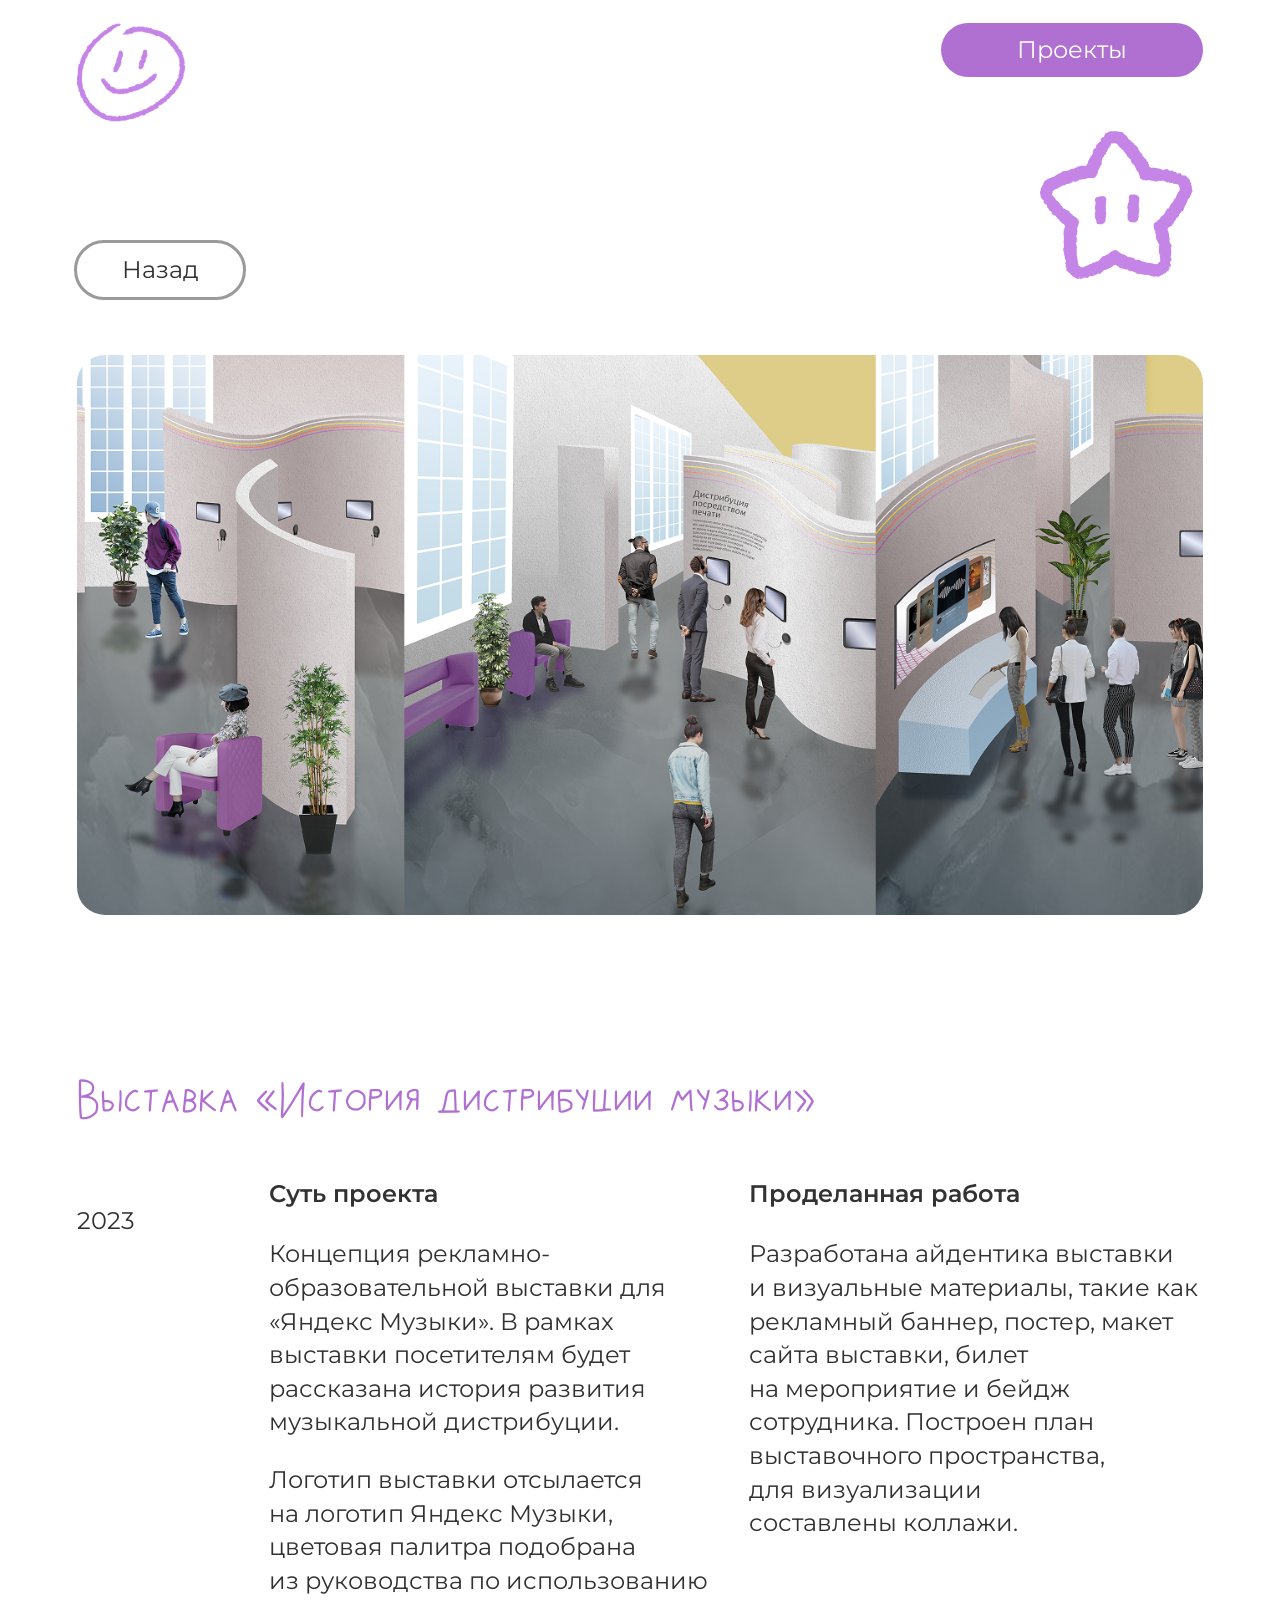
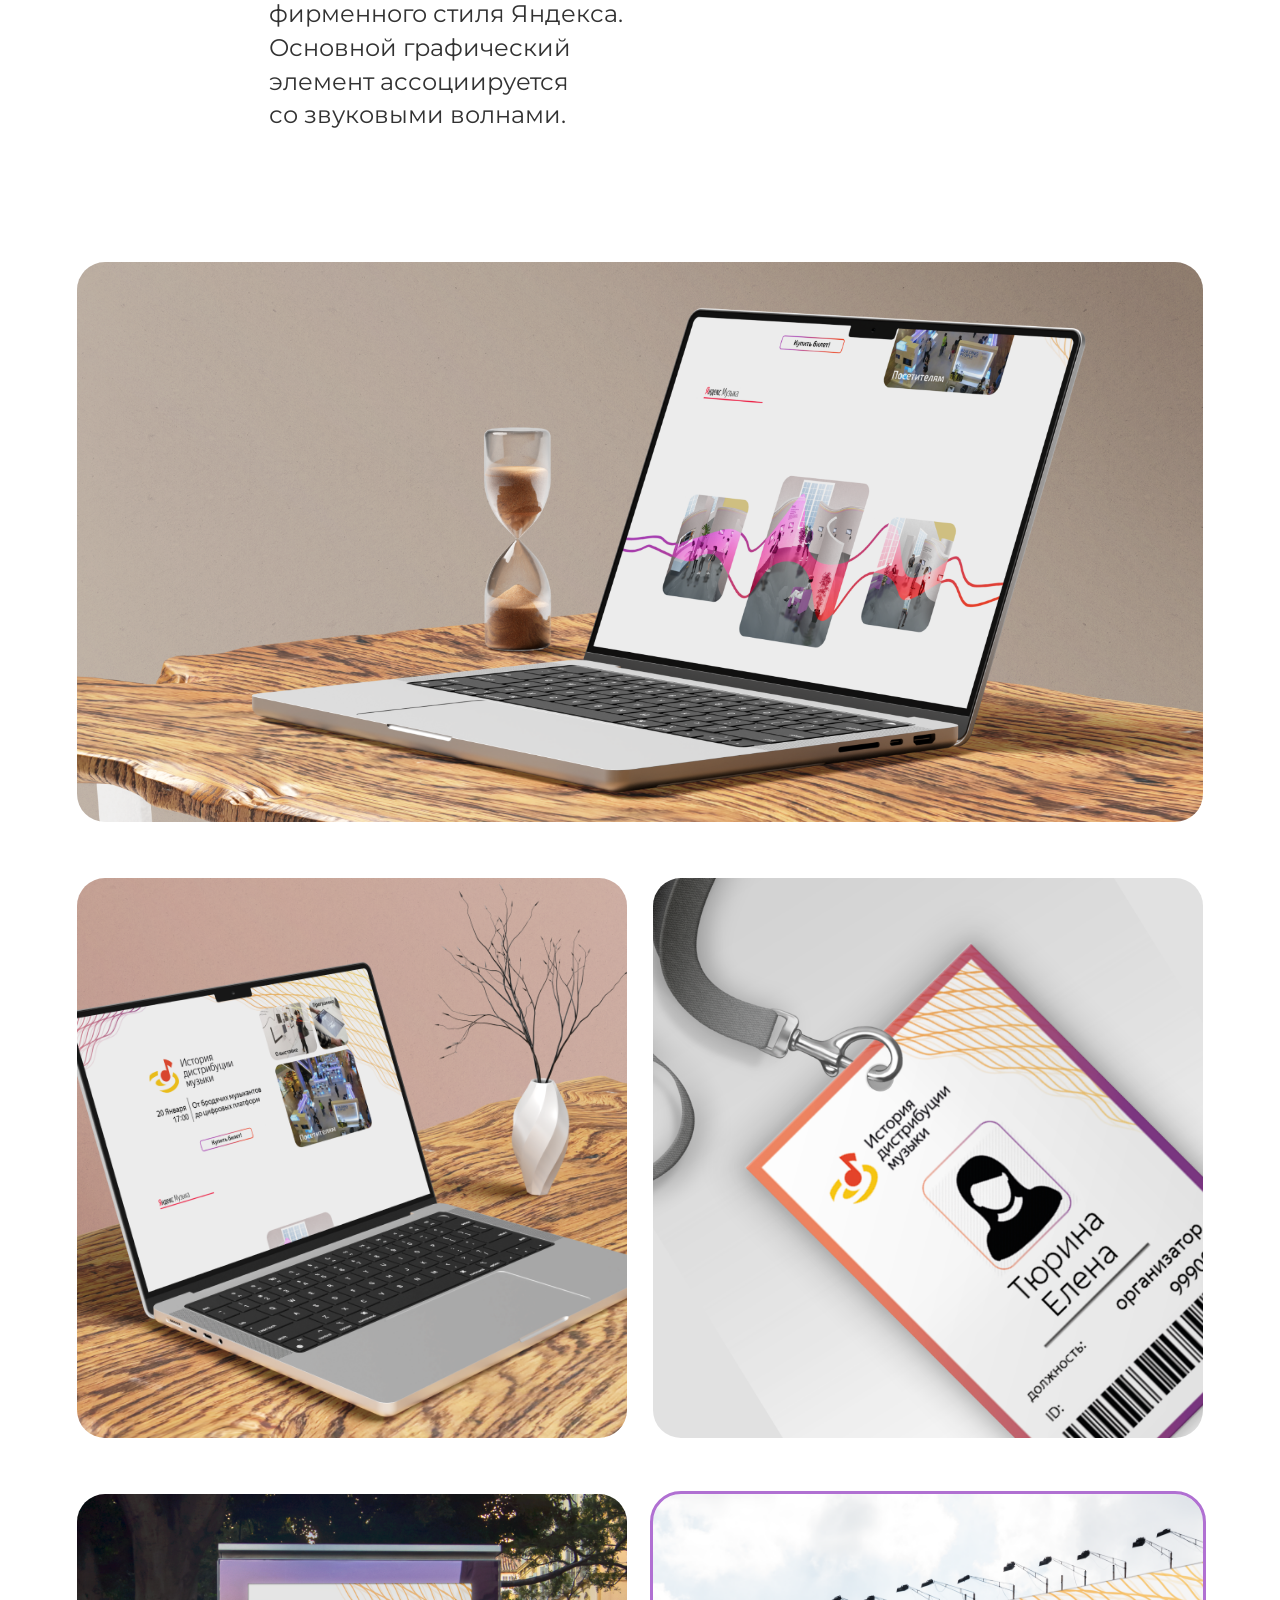
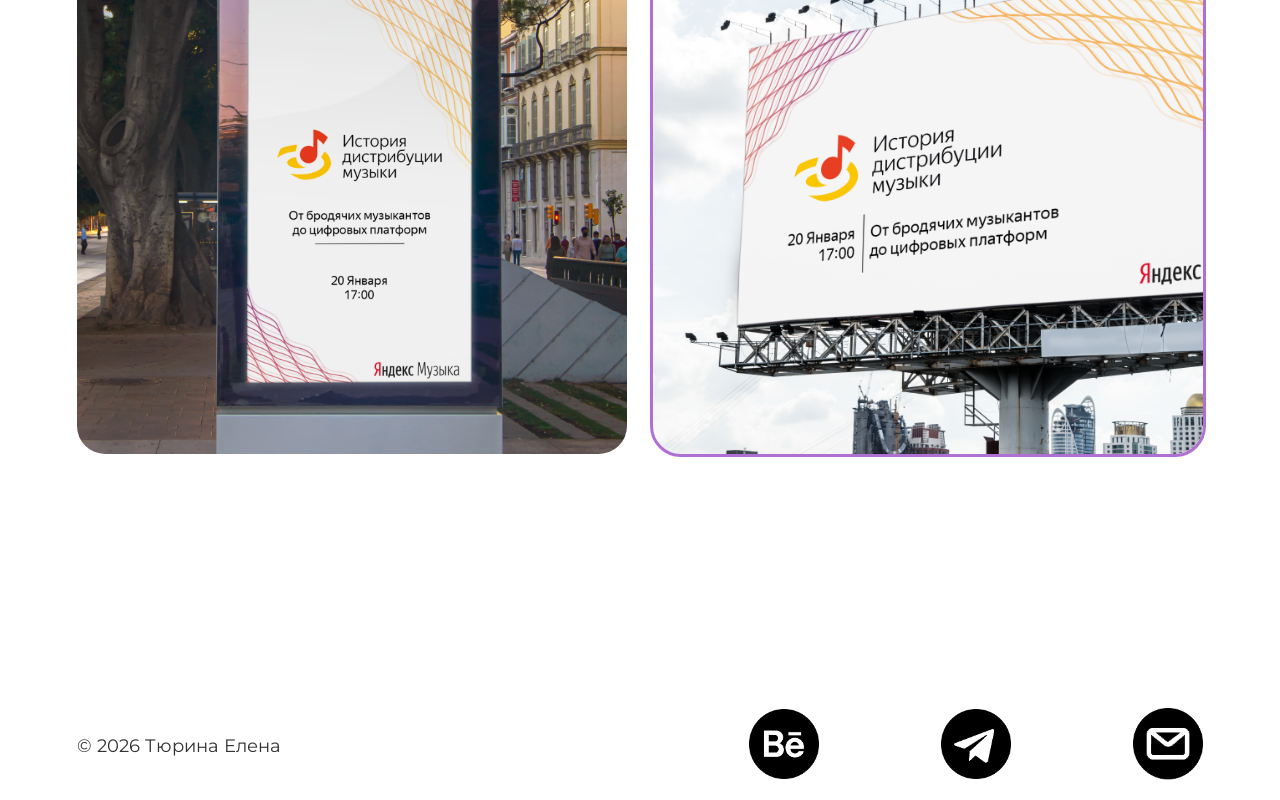
==== case3.html @ 8c467969 "first commit" ====
<!DOCTYPE html>
<html lang="ru">
<head>
    <meta charset="UTF-8">
    <meta name="viewport" content="width=device-width, initial-scale=1.0">
    <title>Кейс 3</title>

    <!-- Для светлой темы -->
    <link rel="icon" href="favicon-light.ico" type="image/x-icon" media="(prefers-color-scheme: light)">
    <!-- Для темной темы -->
    <link rel="icon" href="favicon-dark.ico" type="image/x-icon" media="(prefers-color-scheme: dark)">

    <link href="styles/normalize.css" rel="stylesheet" type="text/css">
    <link rel="stylesheet" href="styles/style.css">

</head>
<body>

    <header>
        
        <a class="logo" href="index.html">
            <img src="images/logo.png">
        </a>
        
        <a class="text btn1" href="projects.html">Проекты</a>

    </header>

    <div class="star3">
        <img src="images/star2.png">
    </div>


    <div class="container">
        <div class="button-wrapper-2">
            <a class="text btn2" href="projects.html">Назад</a>
        </div>

        <div class="case-images">
            <img class="case-images-main" src="images/cases/яндекс/выставка.png">
        </div>

        <div class="case-info">
            <p class="h2">Выставка &laquoИстория дистрибуции музыки&raquo</p>
            <p class="date-info text">2023</p>
            <div class="text-info">
                <p class="h3">Суть проекта</p>
                <p class="text">Концепция рекламно-образовательной выставки для «Яндекс Музыки». В&nbsp;рамках 
                    выставки посетителям будет рассказана история развития музыкальной дистрибуции. </p>
                <p class="text">Логотип выставки отсылается на&nbsp;логотип Яндекс Музыки, цветовая палитра подобрана 
                    из&nbsp;руководства по&nbsp;использованию фирменного стиля Яндекса. Основной графический элемент ассоциируется 
                    со&nbsp;звуковыми волнами.</p>
            </div>
            <div class="text-info">
                <p class="h3">Проделанная работа</p>
                <p class="text">Разработана айдентика выставки и&nbsp;визуальные материалы, такие как рекламный баннер, 
                    постер, макет сайта выставки, билет на&nbsp;мероприятие и&nbsp;бейдж сотрудника. Построен план выставочного 
                    пространства, для визуализации составлены коллажи.</p>
            </div>
        </div>

        <div class="case-images">
                <img class="case-images-full" src="images/cases/яндекс/сайт1.png">
        </div>

        <div class="case-images">
            <img class="case-images-half" src="images/cases/яндекс/сайт2.png">
            <img class="case-images-half" src="images/cases/яндекс/бейдж.png">
        </div>

        <div class="case-images">
            <img class="case-images-half" src="images/cases/яндекс/баннер1.png">
            <img class="case-images-half" style="outline: 3px solid #B070D2;" src="images/cases/яндекс/баннер2.png">
        </div>


        <div class="button-wrapper-3">
            <a class="text btn3" href="case2.html">
                <img src="images/arrow-left.png" class="arrow_icon arrow-left">
                <p>Предыдущий проект</p>
            </a>
            <a class="text btn3 btn-right" href="case4.html">
                <p>Следующий проект</p>
                <img src="images/arrow-right.png" class="arrow_icon arrow-right">
            </a>
        </div>
        
    </div>

        
  

    
        <footer>
            <div class="copiright">
                <p class="note">© 2026 Тюрина Елена</p>
            </div>
            <a href="https://behance.net/f463a8f3" target="_blank">
                <img class="footer-contact" src="images/icons/behance.png">
            </a>
            <a href="https://t.me/helenatyurina" target="_blank">
                <img class="footer-contact" src="images/icons/tg.png">
            </a>
            <div class="email-wrapper" style="cursor: pointer;">
                <img class="footer-contact" src="images/icons/email.png" onclick="copyEmailWithToastNearCursor('elena.tyurina.2002@mail.ru', event)">
            </div>
        </footer>

    <button id="backToTop" class="back-to-top" aria-label="Наверх">
        <img class="arrow_up" src="images/arrow-up.png" alt="Наверх">
    </button>
    
<script src="script.js"></script>
</body>
</html>
---- styles/style.css ----
@import url('https://fonts.googleapis.com/css2?family=Montserrat:ital,wght@0,100..900;1,100..900&display=swap');

@font-face {
    font-family: "KoskoRegular";
    src: url("../fonts/KoskoRegular-Regular.ttf") format("truetype");
    font-style: normal;
    font-weight: normal;
}

@font-face {
    font-family: "KoskoBold";
    src: url("../fonts/KoskoBold-Bold.ttf") format("truetype");
    font-style: normal;
    font-weight: normal;
}

body {
    overflow-x: hidden;
    position: relative;
}

html {
    scroll-behavior: smooth;
}

/*СТИЛИ ТЕКСТА*/

.h1 {
    font-family: "KoskoBold";
    font-size: clamp(56px, 6.04vw, 116px);
    margin: 0;
    color: #4ED5BC;
    line-height: auto;
}


.h2 {
    font-family: "KoskoRegular";
    font-size: clamp(40px, 3.33vw, 64px);
    margin: 0;
    color: #B070D2;
    line-height: auto;

}


.h3 {
    font-family: "Montserrat";
    font-size: clamp(24px, 1.67vw, 32px);
    font-weight: 600;
    margin: 0;
    margin-bottom: 30px;
    color: #323232;
    line-height: auto;
    text-wrap: pretty;

}

.text {
    font-family: "Montserrat";
    font-weight: 400;
    font-size: clamp(24px, 1.67vw, 32px);
    /* margin: 0; */
    line-height: 140%;
    color: #323232;
    text-wrap: pretty;
    /* margin-bottom: 6px; */

}


.note {
    font-family: "Montserrat";
    font-size: clamp(18px, 1.25vw, 24px);
    font-weight: 400;
    margin: 0;
    line-height: auto;
    color: #323232;
    text-wrap: pretty;

}


.star1 {
    position: absolute;
    top: clamp(500px, 55vw, 1100px);
    left: clamp(16px, 6vw, 114px);
    width: clamp(150px, 13vw, 250px);
    animation: spin 14s linear infinite;
}

@keyframes spin {

    from {
        transform: rotate(0deg);
    }
    to {
        transform: rotate(360deg);
    }
}

.star1 img {
    width: 100%;
}



.star2 {
    position: absolute;
    bottom: clamp(125px, 7vw, 180px);;
    right: clamp(16px, 6vw, 114px);
    width: clamp(400px, 32vw, 650px);
    height: clamp(300px, 22vw, 450px);
}

.star2 .child1 {
    width: clamp(150px, 13vw, 250px);
    position: absolute;
    top: 0;
    right: 0;
    animation: spin 14s linear infinite;
}

.star2 .child2 {
    width: 100%;
    position: absolute;
    bottom: 0;
    left: 0;
}


.star3 {
    position: absolute;
    top: clamp(100px, 8vw, 150px);
    right: clamp(16px, 6vw, 114px);
    width: clamp(150px, 13vw, 250px);
    animation: spin 14s linear infinite;
}


.star3 img {
    width: 100%;
}




header {
    display: grid;
    grid-template-columns: repeat(12, minmax(0, 1fr));
    gap: clamp(20px, 2vw, 36px);
    align-items: flex-start;
    max-width: 1920px;
    margin-top: clamp(20px, 1.8vw, 32px);
    padding: 0 clamp(16px, 6vw, 114px);
}

.logo {
    grid-column: 1 / span 3;
    width: clamp(108px, 8vw, 152px);
    height: clamp(100px, 7.4vw, 140px);
}


.logo > img {
    width: 100%;
}

.btn1 {
    grid-column: 10 / span 3;
    display: flex;
    justify-content: center;
    align-items: center;
    gap: clamp(16px, 1.46vw,26px);
    height: clamp(52px, 4.2vw, 80px);
    text-decoration: none;
    cursor: default;
    border-radius: clamp(28px, 2.08vw, 40px);
    color: #fff;
    background-color: #B070D2;
    transition: all 0.2s ease-in-out;
}

.btn1:hover {
    color: #B070D2;
    background-color: #fff;
    outline: 3px solid #B070D2;
}

.btn1:active {
    box-shadow: 0 6px 8px 0 #B070D2;
}


.container {
    max-width: 1920px;
    margin: 0 auto;
    padding: 0 clamp(16px, 6vw, 114px);
    overflow: hidden;
}

.cover {
    display: grid;
    grid-template-columns: repeat(12, minmax(0, 1fr));
    gap: clamp(20px, 2vw, 36px);
    align-items: center;
    max-width: 1920px;
    margin-bottom: clamp(200px, 15.63vw, 300px);
    margin-top: -0.5vw;
}

.cover .cover-img {
    grid-column-start: 5;
    grid-row: 1 / 2;
    height: clamp(400px, 48.5vw, 952px);
    width: clamp(320px, 68vw, 1348px);
}

.cover-img > img {
    
    width: 100%; 
    height: 100%;
    object-fit: contain; 
    display: block;
}


.cover-text {
    grid-row: 1 / 2;
    grid-column: 1 / span 7;
    display: flex;
    flex-direction: column;
    gap: 16px;
}


.button-wrapper-1 {
    display: flex;
    justify-content: center;
    width: 100%;
    margin-bottom: clamp(200px, 15.63vw, 300px);
}

.button-wrapper-1 .btn1 {
    padding:0 36px 0 36px;
}

/* Правая стрелка при hover */
.btn1:hover .arrow_icon {
    content: url('../images/arrow-right1.png');
}


.arrow_icon {
    width: clamp(40px, 3.33vw, 64px);
    height: auto;
}

.about-me {
    display: grid;
    grid-template-columns: repeat(12, minmax(0, 1fr));
    grid-template-rows: auto, auto;
    column-gap: clamp(20px, 2vw, 36px);
    row-gap: clamp(32px, 2.4vw, 46px);
    align-items: flex-start;
    max-width: 1920px;
    margin-bottom: clamp(200px, 15.63vw, 300px);
}

.about-me .h2 {
    grid-row: 1 / 2;
    grid-column: span 12;
    padding-bottom: clamp(22px, 1.56vw, 30px);
}

.about-me .text {
    grid-row: 2 / 3;
    grid-column: span 6;
}

.skills {
    display: grid;
    grid-template-columns: repeat(12, minmax(0, 1fr));
    grid-template-rows: auto, auto, auto;
    column-gap: clamp(20px, 2vw, 36px);
    row-gap: clamp(32px, 2.4vw, 46px);
    align-items: flex-start;
    max-width: 1920px;
    margin-bottom: clamp(200px, 15.63vw, 300px);
}

.skills .h2 {
    grid-row: 1 / 2;
    grid-column: span 12;
    padding-bottom: clamp(22px, 1.56vw, 30px);
}

.skill {
    grid-column: span 3;
    display: flex;
    align-items: center;
    gap: clamp(20px, 2vw, 36px);
}

.skill img {
    width: clamp(68px, 5.63vw, 108px);
    height: auto;
}


.education {
    display: grid;
    grid-template-columns: repeat(12, minmax(0, 1fr));
    grid-template-rows: auto, auto;
    column-gap: clamp(20px, 2vw, 36px);
    row-gap: clamp(32px, 2.4vw, 46px);
    align-items: flex-start;
    max-width: 1920px;
    margin-bottom: clamp(200px, 15.63vw, 300px);
}

.education .h2 {
    /* grid-row: 1 / 2; */
    grid-column: span 12;
    padding-bottom: clamp(22px, 1.56vw, 30px);
}

.education .child2 {
    /* grid-row: 2 / 3; */
    grid-column: span 2;
}

.education .child3 {
    /* grid-row: 2 / 3; */
    grid-column: span 10;
}


.contacts {
    display: grid;
    grid-template-columns: repeat(12, minmax(0, 1fr));
    grid-template-rows: auto, auto, auto;
    column-gap: clamp(20px, 2vw, 36px);
    row-gap: clamp(32px, 2.4vw, 46px);
    align-items: flex-start;
    max-width: 1920px;
    margin-bottom: clamp(200px, 15.63vw, 300px);
}

.contacts .h2 {
    grid-column: span 12;
    padding-bottom: clamp(22px, 1.56vw, 30px);
}

.contact {
    grid-column: span 4;
    display: flex;
    align-items: center;
    gap: clamp(20px, 2vw, 36px);
}

.child-long {
    grid-row: 3 / 4;
    grid-column: span 5;
}

.contact img {
    width: clamp(68px, 5.63vw, 108px);
    height: auto;
}

.cases-header {
    padding-left: clamp(16px, 6vw, 114px);
    padding-top: 120px;
    padding-bottom: 58px;
}

.card-wrapper {
    max-width: 1920px;
    /* margin: 0 auto; */
    padding: 0 clamp(16px, 6vw, 114px);
    overflow: hidden;
    outline: 3px solid #fff;
    transition: all 0.3s ease-in-out;

}

.card-grid {
    /* height: 670px; */
    display: grid;
    grid-template-columns: repeat(12, minmax(0, 1fr));
    column-gap: clamp(20px, 2vw, 36px);
    align-items: center;
    text-decoration: none;
    cursor: default;
    border: none;
}

.card-grid .card-image {
    grid-column: span 6;
    height: clamp(400px, 32vw, 600px);
    width: 100%;
    margin: clamp(28px, 2vw, 35px) 0;
    border-radius: clamp(28px, 2.08vw, 40px);
    outline: 3px solid #B070D2;
    object-fit: cover;
    object-position: center top;
    /* object-fit: cover; */
}

/* .card-image img {
    width: auto;
    height: 100%;
    object-fit: contain;
    object-position: center top;

} */

.card-grid .card-text {
    grid-column: span 6;
    display: flex;
    flex-flow: column;
    justify-content: center;
    gap: 20px;
    padding-top: 20px;
}

.card-text .arrow_icon {
    align-self: flex-end;
    width: clamp(64px, 5vw, 76px);
    opacity: 0;
    transition: opacity 0.3s ease;
}

.card-wrapper:hover {
    background-color: #fff;
    /* border: 3px solid #B070D2; */
    outline: 3px solid #B070D2;
}

.card-wrapper:hover .arrow_icon{
    opacity: 100;
}

/* .card-wrapper:hover img {
    outline: 3px solid #B070D2;
} */


.card-wrapper:active {
    background-color: #B070D2;
}

.card-wrapper:active p {
    color: #fff;
}


.card-last {
    margin-bottom: clamp(320px, 24vw, 500px);
}



.button-wrapper-2 {
    display: grid;
    grid-template-columns: repeat(12, minmax(0, 1fr));
    gap: clamp(20px, 2vw, 36px);
    align-items: flex-start;
    padding-top: 120px;
    padding-bottom: 58px;
}

.btn2 {
    grid-column: span 2;
    display: flex;
    justify-content: center;
    align-items: center;
    height: clamp(52px, 4.2vw, 80px);
    text-decoration: none;
    cursor: default;
    border-radius: clamp(28px, 2.08vw, 40px);
    color: #323232;
    /* background-color: #B070D2; */
    outline: 3px solid #9a9a9a;
    transition: all 0.2s ease-in-out;
}

.btn2:hover {
    color: #B070D2;
    /* background-color: #fff; */
    outline: 3px solid #B070D2;
}

.btn2:active {
    box-shadow: 0 6px 8px 0 #B070D2;
}


.case-images {
    display: grid;
    grid-template-columns: repeat(12, minmax(0, 1fr));
    gap: clamp(20px, 2vw, 36px);
    align-items: flex-start;
    margin-bottom: 56px;
}

.case-images-main {
    grid-column: span 12;
    height: clamp(560px, 40vw, 670px);
    width: 100%;
    border-radius: clamp(28px, 2.08vw, 40px);
    object-fit: cover;
    object-position: center top;
    margin-bottom: 106px;
}

.case-images-full {
    grid-column: span 12;
    height: clamp(560px, 40vw, 670px);
    width: 100%;
    border-radius: clamp(28px, 2.08vw, 40px);
    object-fit: cover;
    object-position: center top;
}

.case-images-half {
    grid-column: span 6;
    height: clamp(560px, 40vw, 670px);
    width: 100%;
    border-radius: clamp(28px, 2.08vw, 40px);
    object-fit: cover;
    object-position: center top;
}


.case-info {
    display: grid;
    grid-template-columns: repeat(12, minmax(0, 1fr));
    grid-template-rows: auto, auto;
    column-gap: clamp(20px, 2vw, 36px);
    row-gap: clamp(32px, 2.4vw, 46px);
    align-items: flex-start;
    /* max-width: 1920px; */
    margin-bottom: 106px;
}

.case-info .h2 {
    grid-column: span 12;
    padding-bottom: clamp(22px, 1.56vw, 30px);
}

.case-info .date-info {
    grid-column: span 2;
}

.case-info .text-info {
    /* grid-row: 2 / 3; */
    grid-column: span 5;
}

.button-wrapper-3 {
    display: grid;
    grid-template-columns: repeat(12, minmax(0, 1fr));
    gap: clamp(20px, 2vw, 36px);
    align-items: flex-start;
    margin-bottom: 106px;
}

.btn3 {
    grid-column: span 4;
    display: flex;
    justify-content: center;
    align-items: center;
    gap: clamp(16px, 1.46vw, 26px);
    height: clamp(52px, 4.2vw, 80px);
    text-decoration: none;
    cursor: default;
    border-radius: clamp(28px, 2.08vw, 40px);
    color: #fff;
    background-color: #B070D2;
    transition: all 0.2s ease-in-out;
}

.btn3:hover {
    color: #B070D2;
    background-color: #fff;
    outline: 3px solid #B070D2;
}

.btn3:active {
    box-shadow: 0 6px 8px 0 #B070D2;
}

.btn-right {
    grid-column: 9 / span 4;
}


/* Левая стрелка при hover */
.btn3:hover .arrow-left {
    content: url('../images/arrow-left1.png');
}

/* Правая стрелка при hover */
.btn3:hover .arrow-right {
    content: url('../images/arrow-right1.png');
}



/* Кнопка "наверх" */
.back-to-top {
    position: fixed;
    top: 30px;
    right: calc(clamp(16px, 6vw, 114px) + 16px);
    width: clamp(52px, 4.2vw, 80px);
    height: clamp(52px, 4.2vw, 80px);
    background-color: #B070D2;
    color: white;
    border: none;
    border-radius: clamp(28px, 2.08vw, 40px);
    font-size: 24px;
    display: flex;
    align-items: center;
    justify-content: center;
    opacity: 0;
    visibility: hidden;
    transition: all 0.3s ease;
    z-index: 1000;
}

.back-to-top:hover {
    background-color: #fff;
    color: #B070D2;
    outline: 3px solid #B070D2; ;
    /* transform: translateY(-3px); */
}

.back-to-top:active {
    box-shadow: 0 6px 8px 0 #B070D2;
}

/* Класс, который показывает кнопку */
.back-to-top.show {
    opacity: 1;
    visibility: visible;
}

.arrow_up {
    width: auto;
    height: clamp(20px, 1.9vw, 38px);
}


.back-to-top:hover .arrow_up {
    content: url('../images/arrow-up1.png');
}







footer {
    display: grid;
    grid-template-columns: repeat(12, minmax(0, 1fr));
    gap: clamp(20px, 2vw, 36px);
    align-items: center;
    max-width: 1920px;
    margin-top: clamp(20px, 1.8vw, 32px);
    padding: 16px clamp(16px, 6vw, 114px);
}

.copiright {
    grid-column: 1 / span 7;
}

.footer-contact {
    width: 100%;
}

footer a:nth-child(2) {
    grid-column: 8 / 9;  /* иконка на 8 колонке */
}

footer a:nth-child(3) {
    grid-column: 10 / 11; /* иконка на 10 колонке */
}

.email-wrapper {
    grid-column: 12 / 13; /* иконка на 12 колонке */
}


/* Уведомление возле курсора */
.cursor-toast {
    position: fixed;
    background-color: #B070D2;
    color: white;
    padding: 8px 16px;
    border-radius: 6px;

    font-family: "Montserrat";
    font-size: clamp(18px, 1.25vw, 24px);
    font-weight: 400;

    pointer-events: none;
    z-index: 10000;
    white-space: nowrap;
    animation: fadeOut 2s ease forwards;
    backdrop-filter: blur(8px);
}

@keyframes fadeOut {
    0% {
        opacity: 1;
        transform: translateY(0);
    }
    70% {
        opacity: 1;
        transform: translateY(-10px);
    }
    100% {
        opacity: 0;
        transform: translateY(-20px);
        visibility: hidden;
    }
}






/* АНИМАЦИЯ ПОЯВЛЕНИЯ ПРИ СКРОЛЛЕ */

.cover,
.carousel-container,
.button-wrapper-1,
.about-me,
.skills,
.education,
.contacts,
.cases-header,
.card-grid, 
.button-wrapper-2, 
.case-images, 
.case-info, 
.button-wrapper-3 {
    opacity: 0;
    transform: translateY(60px);
    transition: opacity 0.8s cubic-bezier(0.4, 0, 0.2, 1), 
                transform 0.8s cubic-bezier(0.4, 0, 0.2, 1);
}

/* Класс, который добавляется при появлении блока */
.cover.visible,
.carousel-container.visible,
.button-wrapper-1.visible,
.about-me.visible,
.skills.visible,
.education.visible,
.contacts.visible,
.cases-header.visible,
.card-grid.visible,
.button-wrapper-2.visible, 
.case-images.visible, 
.case-info.visible, 
.button-wrapper-3.visible  {
    opacity: 1;
    transform: translateY(0);
}






/* КАРУСЕЛЬ КАРУСЕЛЬ КТО УСПЕЛ ТОТ ПРИСЕЛ */



.carousel-container {
    position: relative;
    width: 100%;
    max-width: 1920px;
    padding: 0;
    margin-bottom: 80px;
    cursor: grab;
}

.carousel-container:active {
    cursor: grabbing;
}

.carousel-track {
    display: flex;
    gap: clamp(20px, 3vw, 48px);
    position: relative;
    will-change: transform;
}

/* Карточка */
.carousel-card {
    flex-shrink: 0;
    transition: transform 0.2s cubic-bezier(0.25, 0.46, 0.45, 0.94);
    position: relative;
    cursor: pointer;
}

.carousel-card a {
    display: block;
    text-decoration: none;
}

.carousel-card img {
    width: 100%;
    height: 100%;
    object-fit: cover;
    display: block;
    border-radius: clamp(28px, 2.08vw, 40px);
    border: 3px solid #B070D2;
    /* box-shadow: 0 10px 30px rgba(0, 0, 0, 0.3); */
    transition: border 0.3s ease;
}

/* Эффект при наведении на карточку */
.carousel-card:hover img {
    border: 3px solid #4ED5BC;
}

/* Центральная карточка (максимальный размер) */
.carousel-card.center {
    z-index: 10;
}

/* .carousel-card.center img {
    box-shadow: 0 25px 60px rgba(0, 0, 0, 0.6);
} */

/* Управление анимацией */
.carousel-container.paused .carousel-track {
    animation-play-state: paused !important;
}

/* Убираем скроллбар */
.carousel-container::-webkit-scrollbar {
    display: none;
}

/* Адаптивность */
@media (max-width: 1400px) {
    .carousel-container {
        padding-bottom: 40px;
    }
}

@media (max-width: 1024px) {
    .carousel-card img {
        border-radius: 20px;
    }
}
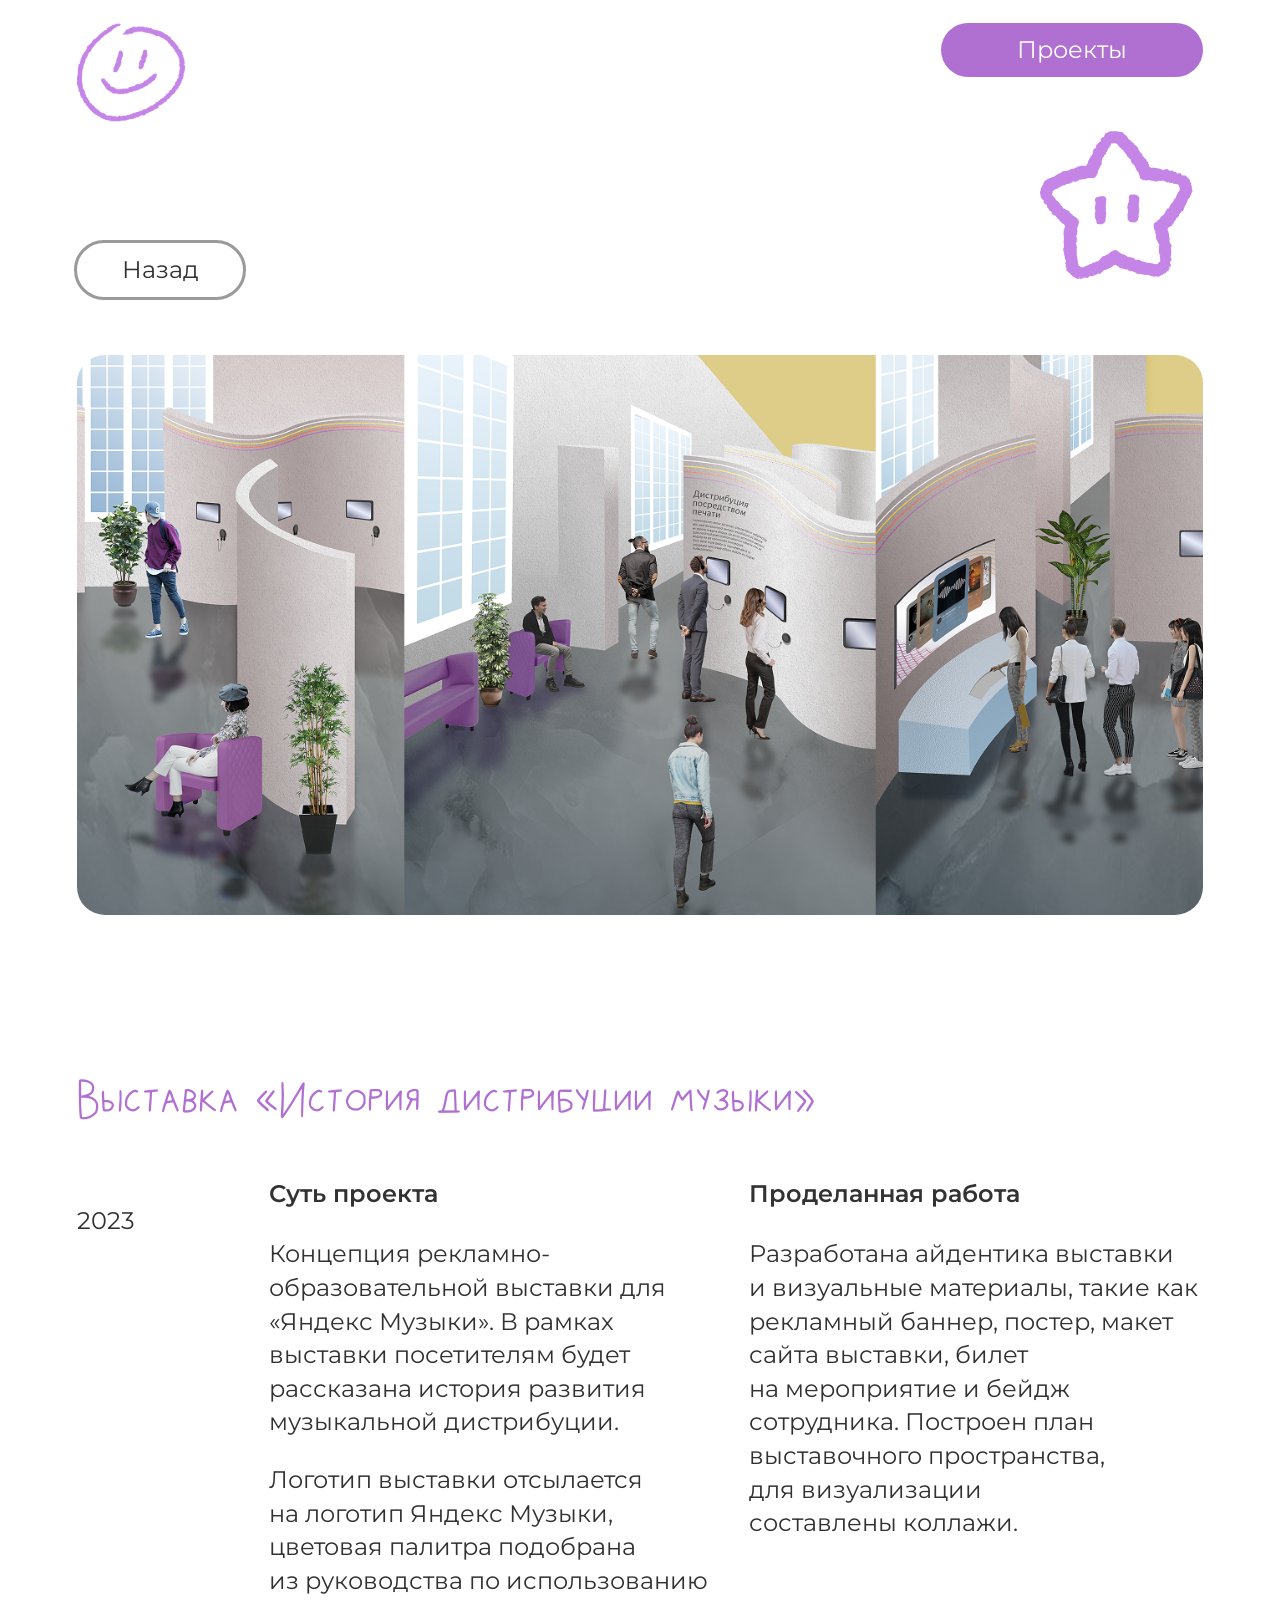
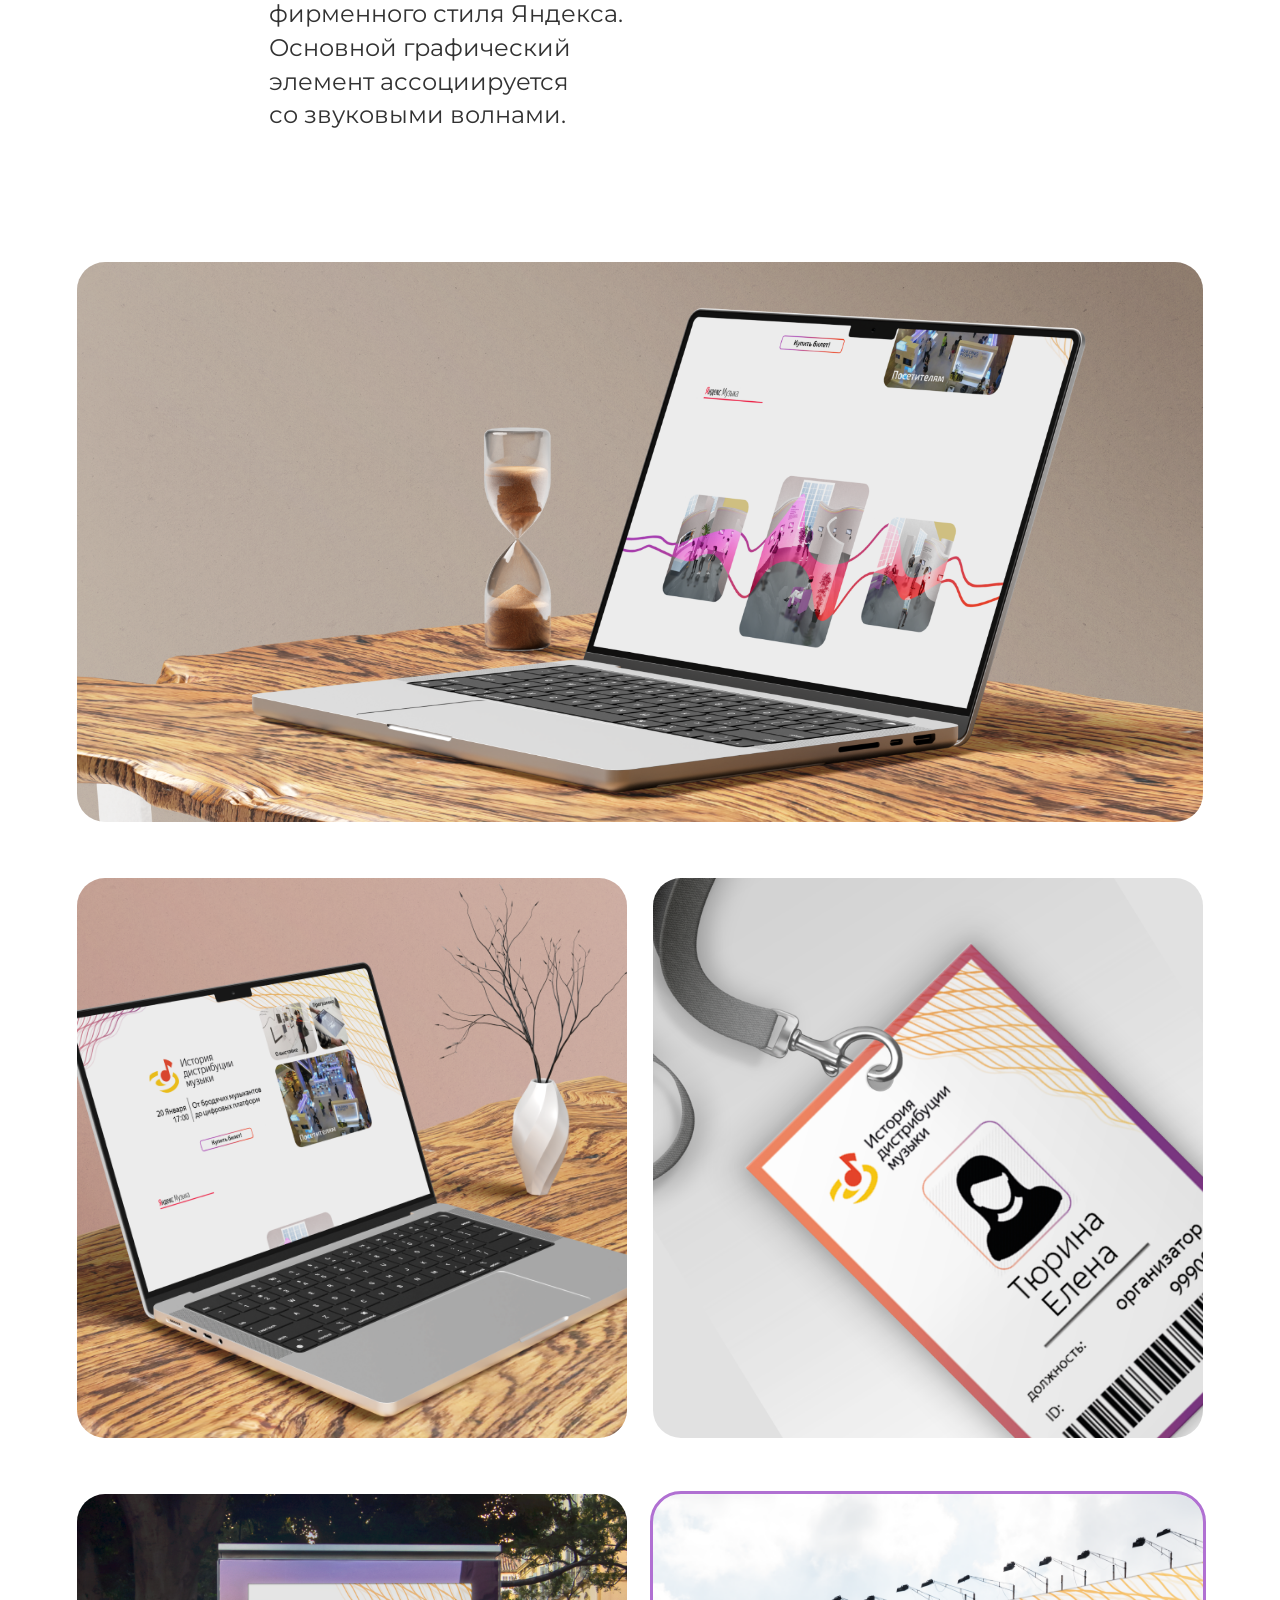
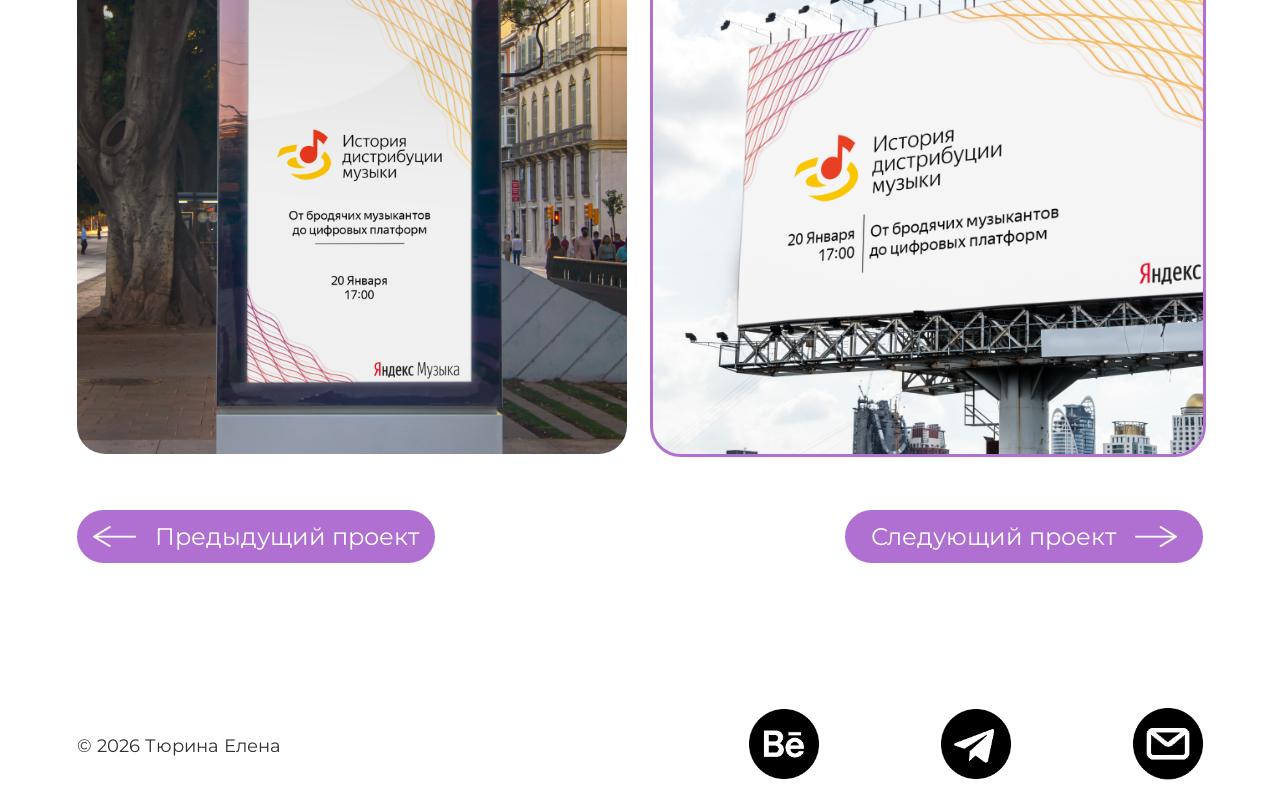
==== commit 5399f72a: "Update case3.html" ====
--- a/case3.html
+++ b/case3.html
@@ -3,7 +3,7 @@
 <head>
     <meta charset="UTF-8">
     <meta name="viewport" content="width=device-width, initial-scale=1.0">
-    <title>Кейс 3</title>
+    <title>Выставка &laquoИстория дистрибуции музыки&raquo</title>
 
     <!-- Для светлой темы -->
     <link rel="icon" href="favicon-light.ico" type="image/x-icon" media="(prefers-color-scheme: light)">
@@ -112,4 +112,4 @@
     
 <script src="script.js"></script>
 </body>
-</html>+</html>
